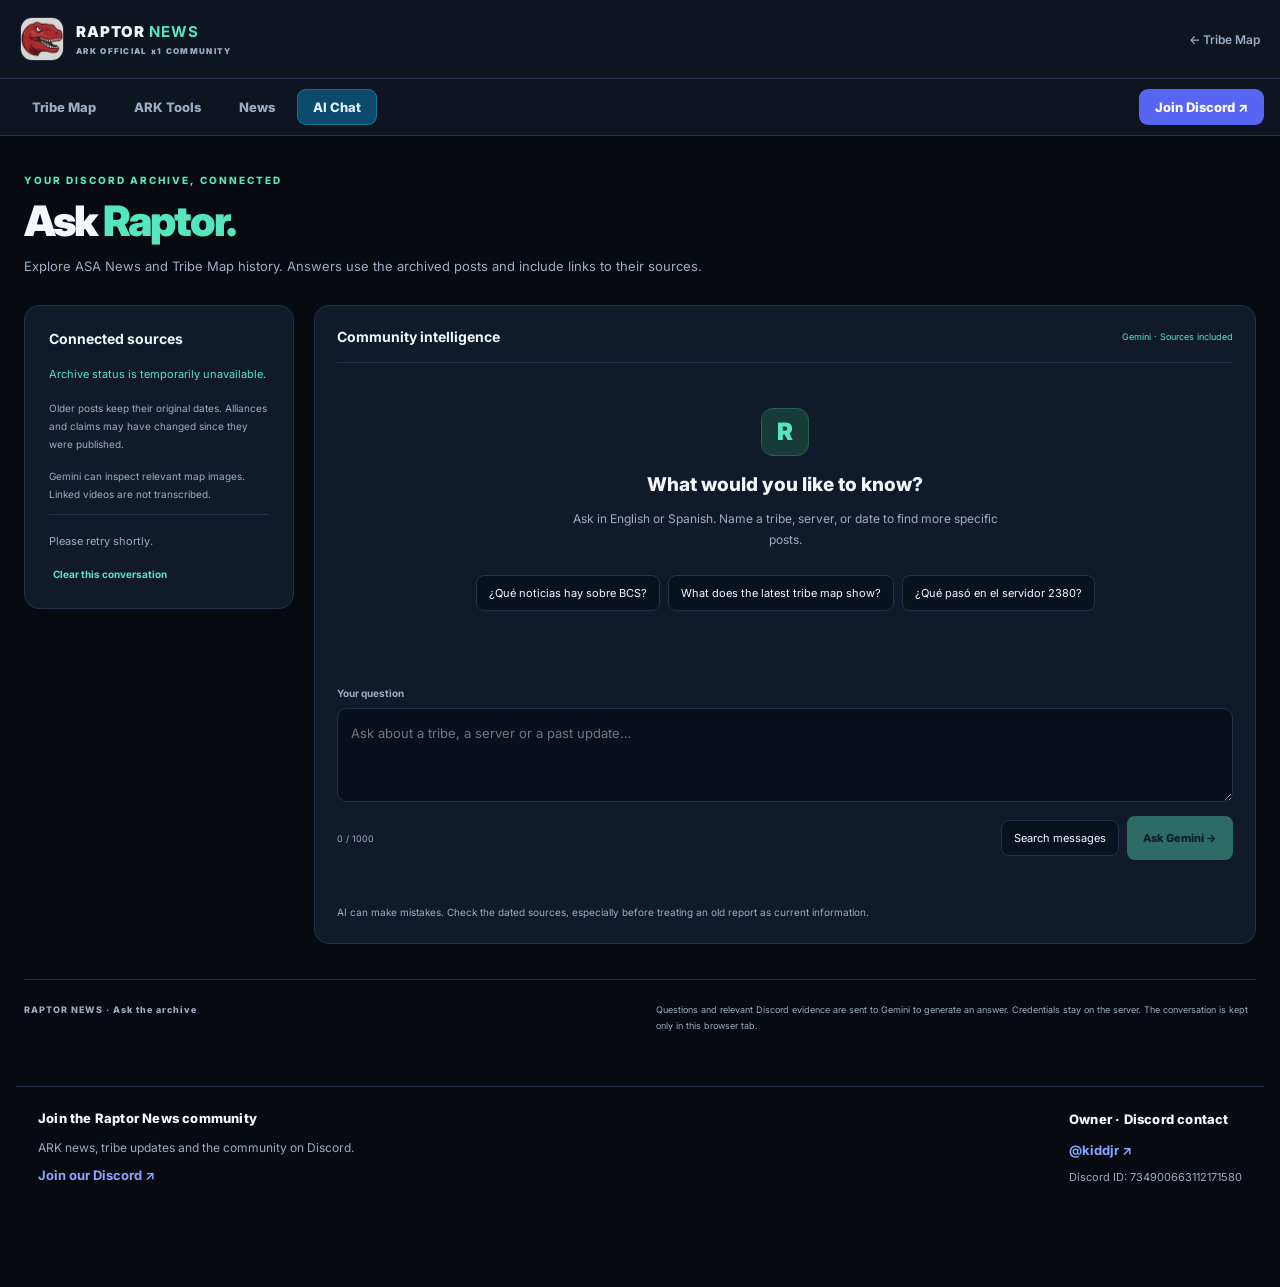
==== chat.html @ 337f989f "Add verified Discord community invite and kiddjr owner contact across the site" ====
<!DOCTYPE html>
<html lang="en"><head><meta charset="UTF-8" /><meta name="viewport" content="width=device-width,initial-scale=1" /><meta name="description" content="Ask questions about the ASA News and Tribe Map Discord history, with dated message sources." /><title>AI Chat · Raptor News</title><link rel="stylesheet" href="site-tabs.css?v=20261118-1" /><link rel="stylesheet" href="ark-tools.css?v=20261117-3" /><link rel="stylesheet" href="chat.css?v=20261118-2" /><link rel="icon" href="favicon.ico?v=20261117" sizes="any" /><link rel="icon" href="favicon-32.png?v=20261117" type="image/png" sizes="32x32" /><link rel="apple-touch-icon" href="apple-touch-icon.png?v=20261117" /><script src="chat.js?v=20261118-3" defer></script><link rel="stylesheet" href="community.css?v=20261118-1" /></head>
<body><a class="skip-link" href="#chat-main">Skip to chat</a><header class="tools-header"><a class="brand" href="./"><img src="logo.jpg" alt="" width="44" height="44" /><span>RAPTOR <strong>NEWS</strong><small>ARK OFFICIAL x1 COMMUNITY</small></span></a><a class="back-link" href="./">← Tribe Map</a></header><nav class="site-tabs" aria-label="Main navigation"><a href="./">Tribe Map</a><a href="tools.html">ARK Tools</a><a href="news.html">News</a><a href="chat.html" aria-current="page">AI Chat</a><a class="discord-join" href="https://discord.gg/raptornews" target="_blank" rel="noopener noreferrer">Join Discord ↗</a></nav>
<main id="chat-main"><section class="chat-intro"><p class="eyebrow">YOUR DISCORD ARCHIVE, CONNECTED</p><h1>Ask <span>Raptor.</span></h1><p>Explore ASA News and Tribe Map history. Answers use the archived posts and include links to their sources.</p></section>
<div class="chat-layout"><aside class="card archive-sidebar"><h2>Connected sources</h2><div id="archive-sources"></div><p id="archive-progress" role="status" aria-live="polite">Checking archive…</p><p class="hint">Older posts keep their original dates. Alliances and claims may have changed since they were published.</p><p class="hint">Gemini can inspect relevant map images. Linked videos are not transcribed.</p><p id="provider-status" class="provider-status">Connecting to Gemini…</p><button id="clear-chat" class="text-button" type="button">Clear this conversation</button></aside>
<section class="card chat-workspace" aria-label="Ask the archive"><div class="chat-toolbar"><h2>Community intelligence</h2><span>Gemini · Sources included</span></div><div id="chat-messages" class="chat-messages" role="log" aria-live="polite" aria-relevant="additions"><div class="chat-welcome"><span class="welcome-symbol" aria-hidden="true">R</span><h3>What would you like to know?</h3><p>Ask in English or Spanish. Name a tribe, server, or date to find more specific posts.</p><div class="suggested-questions"><button type="button">¿Qué noticias hay sobre BCS?</button><button type="button">What does the latest tribe map show?</button><button type="button">¿Qué pasó en el servidor 2380?</button></div></div></div>
<form id="chat-form"><label class="chat-question-label" for="chat-question">Your question</label><textarea id="chat-question" rows="3" minlength="2" maxlength="1000" placeholder="Ask about a tribe, a server or a past update…" required></textarea><div class="chat-actions"><span id="question-count">0 / 1000</span><button id="search-archive" type="button">Search messages</button><button id="ask-ai" class="primary" type="submit" disabled>Ask Gemini →</button></div></form><p id="chat-notice" class="chat-notice" role="status" aria-live="polite"></p><p class="hint">AI can make mistakes. Check the dated sources, especially before treating an old report as current information.</p></section></div><footer><span>RAPTOR NEWS · Ask the archive</span><p>Questions and relevant Discord evidence are sent to Gemini to generate an answer. Credentials stay on the server. The conversation is kept only in this browser tab.</p></footer></main><footer class="community-contact" aria-label="Discord community and owner contact">
  <section class="community-invite"><h2>Join the Raptor News community</h2><p>ARK news, tribe updates and the community on Discord.</p><a href="https://discord.gg/raptornews" target="_blank" rel="noopener noreferrer">Join our Discord ↗</a></section>
  <section class="owner-contact"><h2>Owner · Discord contact</h2><a href="https://discord.com/users/734900663112171580" target="_blank" rel="noopener noreferrer">@kiddjr ↗</a><p class="owner-id">Discord ID: 734900663112171580</p></section>
</footer>
</body></html>
---- site-tabs.css ----
.site-tabs{display:flex;gap:6px;padding:10px max(16px,calc((100% - 1300px)/2));background:var(--bg-panel,#0e1420);border-bottom:1px solid var(--border-ui,#22304a);font-family:Inter,system-ui,sans-serif}.site-tabs a{display:inline-flex;align-items:center;gap:9px;text-decoration:none;color:var(--text-muted,#94a3b8);font-size:13px;font-weight:800;padding:10px 16px;border-radius:9px;white-space:nowrap}.site-tabs a:hover{background:var(--bg-card,#151e30);color:var(--text-main,#f8fafc)}.site-tabs a[aria-current=page]{background:#0c4a6e;color:#e0f2fe;box-shadow:inset 0 0 0 1px #0e7490}.site-tabs span{font-size:8px;letter-spacing:1px;background:#34d399;color:#052e25;padding:3px 5px;border-radius:4px}.site-tabs a:focus-visible{outline:2px solid #38bdf8;outline-offset:2px}
.site-tabs{flex-wrap:wrap}
---- ark-tools.css ----
@import url('https://fonts.googleapis.com/css2?family=Inter:wght@400;500;600;700;800;900&display=swap');
:root{color-scheme:dark;--bg-app:#070a11;--bg-panel:#0e1420;--bg-card:#111a2a;--border-ui:#23314a;--text-main:#f4f7fc;--text-muted:#9cacc3;--accent:#55e6bd}*{box-sizing:border-box}body{margin:0;background:var(--bg-app);color:var(--text-main);font-family:Inter,system-ui,sans-serif}a{color:#7dd3fc}button,input,select{font:inherit}button,a,input,select{touch-action:manipulation}button{cursor:pointer}button:focus-visible,a:focus-visible,input:focus-visible,select:focus-visible{outline:2px solid #55e6bd;outline-offset:4px}[hidden]{display:none!important}.tools-header{padding:17px max(20px,calc((100% - 1300px)/2));display:flex;align-items:center;justify-content:space-between;gap:20px;background:var(--bg-panel);border-bottom:1px solid var(--border-ui)}.brand{display:flex;gap:12px;align-items:center;text-decoration:none;color:var(--text-main);font-size:15px;font-weight:900;letter-spacing:1px}.brand img{border-radius:12px;object-fit:cover;border:1px solid var(--border-ui)}.brand strong{color:var(--accent)}.brand small{display:block;font-size:8px;color:var(--text-muted);letter-spacing:1.3px;margin-top:5px}.back-link{font-size:12px;font-weight:600;text-decoration:none;color:var(--text-muted)}main{max-width:1300px;margin:auto;padding:0 24px}.tools-intro{display:flex;align-items:center;justify-content:space-between;gap:32px;padding:52px 0 38px;background:radial-gradient(ellipse at 78% 20%,#0e33344d,transparent 60%)}.eyebrow{font-size:10px;letter-spacing:2px;font-weight:800;color:var(--accent);margin:0 0 12px}h1{font-size:clamp(32px,5vw,54px);font-weight:900;letter-spacing:-2px;line-height:1.08;margin:0 0 18px}h1 span{color:var(--accent)}.tools-intro p:last-child{font-size:14px;max-width:520px;color:var(--text-muted);line-height:1.7;margin:0}.intro-stamp{border:1px solid #244c4d;border-radius:16px;padding:24px;min-width:240px;transform:rotate(2deg);background:linear-gradient(150deg,#123333aa,#0a1324)}.intro-stamp span{display:block;font-size:42px;font-weight:900;color:#55e6bd33;letter-spacing:8px}.intro-stamp strong{display:block;font-size:15px;margin:10px 0}.intro-stamp small{color:var(--text-muted);font-size:11px;line-height:1.8}.tools-subnav{display:flex;border-bottom:1px solid var(--border-ui);gap:18px;margin-bottom:32px;overflow:auto}.tools-subnav button{display:flex;gap:10px;align-items:center;padding:17px 6px;background:transparent;border:0;border-bottom:3px solid transparent;color:#667894;font-size:10px;white-space:nowrap}.tools-subnav button span{font-size:13px;font-weight:700;color:var(--text-muted)}.tools-subnav button[aria-selected=true]{color:var(--accent);border-color:var(--accent)}.tools-subnav button[aria-selected=true] span{color:var(--text-main)}.section-heading{display:flex;align-items:center;justify-content:space-between;gap:20px;margin-bottom:24px}.section-heading h2{font-size:25px;letter-spacing:-.7px;margin:0 0 10px}.section-heading p:last-child{color:var(--text-muted);font-size:12px;line-height:1.7;margin:0}.small-chip{border:1px solid var(--border-ui);border-radius:30px;padding:7px 12px;font-size:10px;font-weight:700;color:var(--text-muted);white-space:nowrap}.planner-layout{display:grid;grid-template-columns:.85fr 1.25fr;gap:20px;align-items:start}.card{border:1px solid var(--border-ui);border-radius:15px;padding:24px;background:var(--bg-card)}.card h3{font-size:15px;margin:0 0 22px;font-weight:800}.queue-form{display:grid;grid-template-columns:1fr 90px;gap:12px}label{display:flex;flex-direction:column;gap:8px;font-size:10px;font-weight:700;color:var(--text-muted)}input,select{background:#090f1d;border:1px solid #293751;border-radius:8px;padding:11px 10px;color:var(--text-main);min-height:42px;min-width:0;font-size:12px;width:100%}.primary{grid-column:1/-1;border:0;border-radius:8px;padding:12px 18px;background:var(--accent);color:#04281e;font-size:12px;font-weight:800;min-height:44px}.primary:hover{background:#82f3d1}.queue-list{margin:20px 0}.queue-row{display:grid;grid-template-columns:1fr auto auto;align-items:center;gap:14px;padding:14px 0;border-bottom:1px solid var(--border-ui);font-size:12px}.queue-row strong{color:var(--accent);font-size:16px}.queue-row button{border:0;background:transparent;color:var(--text-muted);min-width:32px;min-height:32px;font-size:18px}.hint{font-size:10px;color:var(--text-muted);line-height:1.8;margin:14px 0 0}.results-heading{display:flex;justify-content:space-between;gap:16px;align-items:start}.text-button{font-size:10px;font-weight:700;border:0;background:transparent;color:var(--accent);padding:4px}.mode-controls{display:flex;gap:12px;flex-wrap:wrap}.mode-controls label{flex:1;min-width:170px}.table-scroll{overflow:auto;margin:15px -3px 0}table{border-collapse:collapse;width:100%;font-size:11px}th{font-size:9px;text-transform:uppercase;letter-spacing:.8px;text-align:right;color:var(--text-muted);padding:10px 6px;border-bottom:1px solid var(--border-ui)}td{padding:11px 6px;border-bottom:1px solid #1c2940;text-align:right}td:first-child,th:first-child{text-align:left}td strong{color:var(--accent)}td input{max-width:90px;padding:6px;min-height:34px;text-align:right;font-size:11px}.source-links{display:flex;flex-wrap:wrap;gap:9px;margin-top:17px}.source-links a,.source-link{font-size:10px;color:#7dd3fc;line-height:1.6}.source-links a{text-decoration:none;border:1px solid var(--border-ui);padding:5px 8px;border-radius:5px}.kibble-layout{display:grid;grid-template-columns:.7fr 1.3fr;gap:20px}.kibble-tiers{display:grid;grid-template-columns:1fr 1fr;gap:9px}.kibble-tiers button{background:#09101d;border:1px solid var(--border-ui);border-radius:9px;color:var(--text-muted);padding:14px 9px;font-size:11px;display:flex;align-items:center;gap:8px;text-align:left}.tier-dot{width:9px;height:9px;border-radius:50%;background:var(--tier);flex-shrink:0}.kibble-tiers button[aria-pressed=true]{border-color:var(--tier);color:var(--text-main);background:#17243a}.batch-label{margin-top:20px}.ingredient-grid{display:grid;grid-template-columns:repeat(3,1fr);gap:10px}.ingredient{background:#0a1220;border:1px solid var(--border-ui);border-radius:9px;padding:16px}.ingredient strong{display:block;font-size:23px;letter-spacing:-1px;color:var(--accent)}.ingredient span{font-size:10px;display:block;margin-top:8px;color:var(--text-muted);line-height:1.5}.creature-toolbar{display:flex;align-items:end;gap:16px;margin-bottom:20px;flex-wrap:wrap}.creature-toolbar label:first-child{flex:1;min-width:200px}.creature-toolbar label:nth-child(2){min-width:160px}.creature-toolbar p{color:var(--text-muted);font-size:10px;min-width:100px}.creature-grid{display:grid;grid-template-columns:repeat(4,1fr);gap:13px}.creature-card{padding:20px;border:1px solid var(--border-ui);background:var(--bg-card);border-radius:12px}.creature-card h3{font-size:14px;margin:0 0 14px}.creature-tier{font-size:10px;color:var(--tier);margin:0 0 18px;display:flex;align-items:center;gap:6px}.creature-card .source-link{display:block;margin-top:10px}.creature-card button{border:1px solid var(--border-ui);border-radius:6px;background:transparent;color:var(--text-main);font-size:10px;padding:8px 10px;min-height:36px}.breeding-guide{display:grid;grid-template-columns:.75fr 1.25fr;gap:35px;margin-top:26px}.breeding-guide h3{margin-bottom:12px;font-size:21px}.breeding-guide p{font-size:12px;line-height:1.8;color:var(--text-muted)}.breeding-guide ol{padding-left:20px;margin:0;display:grid;gap:16px}.breeding-guide li{font-size:11px;line-height:1.8;color:var(--text-muted);padding-left:6px}.breeding-guide li strong{color:var(--text-main)}.tools-message{min-height:24px;font-size:12px;color:var(--accent);margin:24px 0}footer{border-top:1px solid var(--border-ui);padding:22px 0 30px;display:flex;justify-content:space-between;gap:30px;align-items:start;color:var(--text-muted);font-size:9px;line-height:1.8}footer>span{white-space:nowrap;font-weight:800;letter-spacing:1px}footer p{max-width:600px;margin:0}.skip-link{position:absolute;left:16px;top:-60px;padding:12px;background:#153b38;color:white;z-index:10}.skip-link:focus{top:8px}
@media(max-width:1000px){.planner-layout{grid-template-columns:1fr 1.1fr}.creature-grid{grid-template-columns:repeat(3,1fr)}.card{padding:18px}.ingredient-grid{grid-template-columns:repeat(2,1fr)}}@media(max-width:720px){main{padding:0 16px}.tools-intro{padding:35px 0 25px}.intro-stamp{display:none}.tools-header{padding:14px 16px}.tools-subnav{gap:12px}.tools-subnav button{gap:6px}.tools-subnav button span{font-size:11px}.planner-layout,.kibble-layout,.breeding-guide{grid-template-columns:1fr}.section-heading{align-items:start}.section-heading .small-chip{display:none}.creature-grid{grid-template-columns:repeat(2,1fr)}.ingredient-grid{grid-template-columns:repeat(3,1fr)}footer{flex-direction:column;gap:8px}.brand{font-size:13px}.brand small{font-size:7px}}@media(max-width:390px){.creature-grid{grid-template-columns:1fr}.ingredient-grid{grid-template-columns:repeat(2,1fr)}.tools-subnav{gap:6px}.tools-subnav button{font-size:9px}.tools-subnav button span{font-size:10px}}@media(prefers-reduced-motion:reduce){*{scroll-behavior:auto!important}}
.catalogue-filters{display:grid;grid-template-columns:1.2fr 1fr;gap:12px}.catalogue-filters+.hint{margin:8px 0 16px}.selected-recipe{margin-top:14px;padding:12px;background:#0a1220;border:1px solid var(--border-ui);border-radius:8px;font-size:10px;color:var(--text-muted);line-height:1.8}.selected-recipe strong{color:var(--text-main);font-size:11px}.selected-recipe p{margin:5px 0 0;overflow-wrap:anywhere}.primary:disabled{opacity:.4;cursor:not-allowed}.queue-row>span{overflow-wrap:anywhere}.table-scroll th:last-child,.table-scroll td:last-child{width:30%;font-variant-numeric:tabular-nums}
@media(max-width:720px){.catalogue-filters{grid-template-columns:1fr}.queue-form{grid-template-columns:minmax(0,1fr) 80px}}
.item-picture{width:48px;height:48px;flex-shrink:0;display:inline-flex;align-items:center;justify-content:center;background:#08101d;border:1px solid var(--border-ui);border-radius:8px;overflow:hidden}.item-picture img{width:100%;height:100%;object-fit:contain;padding:4px}.item-picture.large{width:80px;height:80px}.item-picture.small{width:32px;height:32px;border-radius:6px}.item-image-missing{font-size:8px;line-height:1.25;text-align:center;color:#8291a8;padding:4px}.item-picture.small .item-image-missing{font-size:6px}.selected-recipe{display:flex;align-items:center;gap:14px}.selected-recipe>div{min-width:0}.queue-item{display:flex;align-items:center;gap:9px;min-width:0}.queue-item>span:last-child{overflow-wrap:anywhere}.item-results{display:grid;grid-template-columns:1fr 1fr;gap:8px;max-height:290px;overflow-y:auto;margin:12px 0}.item-result{display:flex;align-items:center;gap:8px;padding:8px;background:#0a1220;border:1px solid var(--border-ui);border-radius:8px;text-align:left;color:var(--text-main);min-width:0}.item-result[aria-pressed=true]{border-color:var(--accent);background:#102b2d}.item-result-name{display:block;min-width:0}.item-result-name strong{font-size:10px;line-height:1.45;display:block;overflow-wrap:anywhere}.item-result-name small{font-size:8px;color:var(--text-muted);display:block;margin-top:4px}.more-items{margin-bottom:16px}.item-results+.more-items[hidden]{display:none}@media(max-width:1000px){.item-results{grid-template-columns:1fr}}@media(max-width:720px){.item-results{grid-template-columns:1fr 1fr}.item-picture{width:38px;height:38px}.item-picture.large{width:64px;height:64px}}@media(max-width:390px){.item-results{grid-template-columns:1fr}}
---- chat.css ----
.site-tabs{overflow-x:auto}.site-tabs a{flex-shrink:0}.chat-intro{padding:38px 0 26px}.chat-intro h1{font-size:42px;margin:0 0 12px}.chat-intro>p:last-child{font-size:13px;line-height:1.8;color:var(--text-muted);margin:0;max-width:680px}.chat-layout{display:grid;grid-template-columns:270px minmax(0,1fr);gap:20px;margin-bottom:35px;align-items:start}.archive-sidebar h2,.chat-toolbar h2{font-size:14px;margin:0 0 18px}.source-status{border:1px solid var(--border-ui);border-radius:9px;padding:13px;margin-bottom:10px;font-size:11px}.source-status a{font-weight:800;color:var(--text-main);text-decoration:none}.source-status small{display:block;color:var(--text-muted);font-size:10px;margin-top:7px;line-height:1.7}#archive-progress{font-size:11px;line-height:1.8;color:var(--accent)}.provider-status{font-size:11px;border-top:1px solid var(--border-ui);padding-top:17px;line-height:1.8;color:var(--text-muted)}.chat-workspace{padding:22px}.chat-toolbar{display:flex;align-items:center;justify-content:space-between;gap:16px;border-bottom:1px solid var(--border-ui);padding-bottom:17px}.chat-toolbar h2{margin:0}.chat-toolbar>span{font-size:9px;color:var(--accent)}.chat-messages{min-height:320px;max-height:640px;overflow:auto;padding:20px 2px;scroll-behavior:smooth}.chat-welcome{text-align:center;padding:25px 14px}.welcome-symbol{display:inline-flex;align-items:center;justify-content:center;font-size:24px;font-weight:900;background:#173b37;color:var(--accent);border:1px solid #285f56;border-radius:12px;width:48px;height:48px}.chat-welcome h3{font-size:19px;margin:17px 0 12px}.chat-welcome p{font-size:12px;color:var(--text-muted);line-height:1.8;max-width:450px;margin:0 auto}.suggested-questions{display:flex;gap:8px;flex-wrap:wrap;justify-content:center;margin-top:24px}.suggested-questions button,.chat-actions>button:not(.primary){border:1px solid var(--border-ui);background:#0a1220;color:var(--text-main);font-size:11px;padding:10px 12px;border-radius:8px}.chat-question-label{display:block;margin:4px 0 9px}#chat-question{resize:vertical;min-height:90px;max-height:230px;width:100%;font:inherit;font-size:13px;line-height:1.7;color:var(--text-main);border:1px solid var(--border-ui);border-radius:10px;background:#090f1d;padding:13px}.chat-actions{display:flex;align-items:center;gap:8px;margin-top:10px}.chat-actions>span{font-size:9px;color:var(--text-muted);margin-right:auto}.chat-actions .primary{width:auto;font-size:11px;padding:10px 16px}.chat-actions button:disabled{opacity:.4;cursor:not-allowed}.chat-notice{font-size:11px;line-height:1.7;color:#f4cc78;min-height:16px;margin:13px 0 0}.chat-message{margin:0 0 20px;padding:15px 17px;background:#0b1525;border-radius:11px;border:1px solid var(--border-ui)}.chat-message.user{margin-left:55px;background:#10302e;border-color:#22524c}.chat-message>h3{font-size:9px;font-weight:800;letter-spacing:1px;color:var(--accent);margin:0 0 10px;text-transform:uppercase}.chat-message.user>h3{color:#b5ddd1}.answer-text{font-size:12px;line-height:1.9;white-space:pre-wrap;overflow-wrap:anywhere;margin:0}.citation-marker{font-weight:800;color:#7dd3fc;text-decoration:none}.chat-citations{display:grid;gap:8px;margin-top:15px;border-top:1px solid var(--border-ui);padding-top:13px}.chat-source{padding:10px 12px;border-radius:7px;border:1px solid var(--border-ui);background:#07101d;font-size:10px}.chat-source>a{font-weight:800;text-decoration:none;display:inline-block}.chat-source>time{display:block;margin-top:5px;color:var(--text-muted)}.chat-source>p{font-size:10px;line-height:1.8;white-space:pre-wrap;overflow-wrap:anywhere;color:var(--text-muted);margin:8px 0 0}.archive-result{margin:10px 0 0}.chat-loading{font-size:12px;color:var(--text-muted);padding:15px}.chat-workspace .hint{font-size:10px}
@media(max-width:800px){.chat-layout{grid-template-columns:1fr}.archive-sidebar{padding:16px}.archive-sidebar h2{margin-bottom:12px}#archive-sources{display:grid;grid-template-columns:1fr 1fr;gap:10px}.source-status{margin-bottom:0}.archive-sidebar .hint{display:none}.provider-status{padding-top:10px;margin:8px 0;font-size:10px}.chat-intro{padding:28px 0 20px}.chat-intro h1{font-size:34px}.chat-workspace{padding:15px}.chat-toolbar>span{font-size:8px}.chat-toolbar h2{font-size:12px}.chat-welcome{padding:20px 5px}.chat-message.user{margin-left:20px}.chat-actions .primary,.chat-actions>button:not(.primary){font-size:10px;padding:9px}.chat-actions>span{font-size:8px}.chat-messages{max-height:550px;min-height:250px}}
body.chat-embedded{height:100dvh;min-height:0;margin:0;overflow:hidden;background:#0b1320}
.chat-embedded .site-header,.chat-embedded .site-tabs,.chat-embedded .chat-intro,.chat-embedded .archive-sidebar,.chat-embedded footer,.chat-embedded .chat-toolbar,.chat-embedded .chat-workspace>.hint{display:none}
.chat-embedded #chat-main{height:100%;width:100%;max-width:none;margin:0;padding:0;display:flex;flex-direction:column}
.chat-embedded .chat-layout{display:flex;flex:1;min-height:0;margin:0;gap:0}
.chat-embedded .chat-workspace{display:flex;flex:1;flex-direction:column;min-height:0;height:100%;padding:12px 14px;border:0;border-radius:0;background:#0b1320}
.chat-embedded .chat-messages{flex:1;min-height:0;max-height:none;padding:8px 0 14px;scroll-behavior:auto}
.chat-embedded .chat-welcome{padding:14px 3px}.chat-embedded .welcome-symbol{display:none}.chat-embedded .chat-welcome h3{font-size:17px;margin:5px 0 12px}.chat-embedded .suggested-questions{margin-top:16px;gap:7px}.chat-embedded .suggested-questions button{font-size:10px}
.chat-embedded #chat-form{flex-shrink:0}.chat-embedded #chat-question{height:70px;min-height:70px;resize:none;font-size:12px;padding:10px}.chat-embedded .chat-actions{margin-top:8px;gap:6px}.chat-embedded .chat-question-label{font-size:10px}.chat-embedded .chat-notice{font-size:11px;margin:8px 0 0}.chat-embedded .chat-notice:empty{display:none}
.chat-embedded .chat-message{padding:12px;max-width:100%;margin-bottom:12px}.chat-embedded .chat-message h3{font-size:9px}.chat-embedded .answer-text{font-size:12px;line-height:1.7}.chat-embedded .chat-source{padding:10px}.chat-embedded .chat-source p{font-size:10px}
.chat-embedded .tools-header,.chat-embedded .skip-link{display:none}
---- community.css ----
.site-tabs a.discord-join{margin-left:auto;background:#5865f2;color:#fff;gap:7px}.site-tabs a.discord-join:hover{background:#4752c4;color:#fff}
footer.community-contact{display:flex;align-items:center;justify-content:space-between;flex-wrap:wrap;gap:20px;width:calc(100% - 32px);max-width:1500px;margin:22px auto 0;padding:20px 22px 100px;border-top:1px solid var(--border-ui,#22304a);font-family:Inter,system-ui,sans-serif;color:var(--text-main,#f8fafc)}
.community-contact .community-invite,.community-contact .owner-contact{display:flex;flex-direction:column;gap:7px}.community-contact h2{font-size:13px;font-weight:800;margin:0;letter-spacing:.2px}.community-contact p{margin:0;font-size:12px;line-height:1.6;color:var(--text-muted,#94a3b8)}.community-contact a{color:#8ca3ff;text-decoration:none;font-size:13px;font-weight:700}.community-contact a:hover{text-decoration:underline}.community-contact a:focus-visible{outline:2px solid #55e1c2;outline-offset:4px}.owner-contact .owner-id{font-size:11px;overflow-wrap:anywhere;color:var(--text-muted,#94a3b8)}
@media(max-width:600px){.site-tabs a.discord-join{margin-left:0}footer.community-contact{align-items:start;gap:24px;padding:18px 4px 100px}.community-contact .community-invite,.community-contact .owner-contact{width:100%}}
.chat-embedded footer.community-contact{display:none}
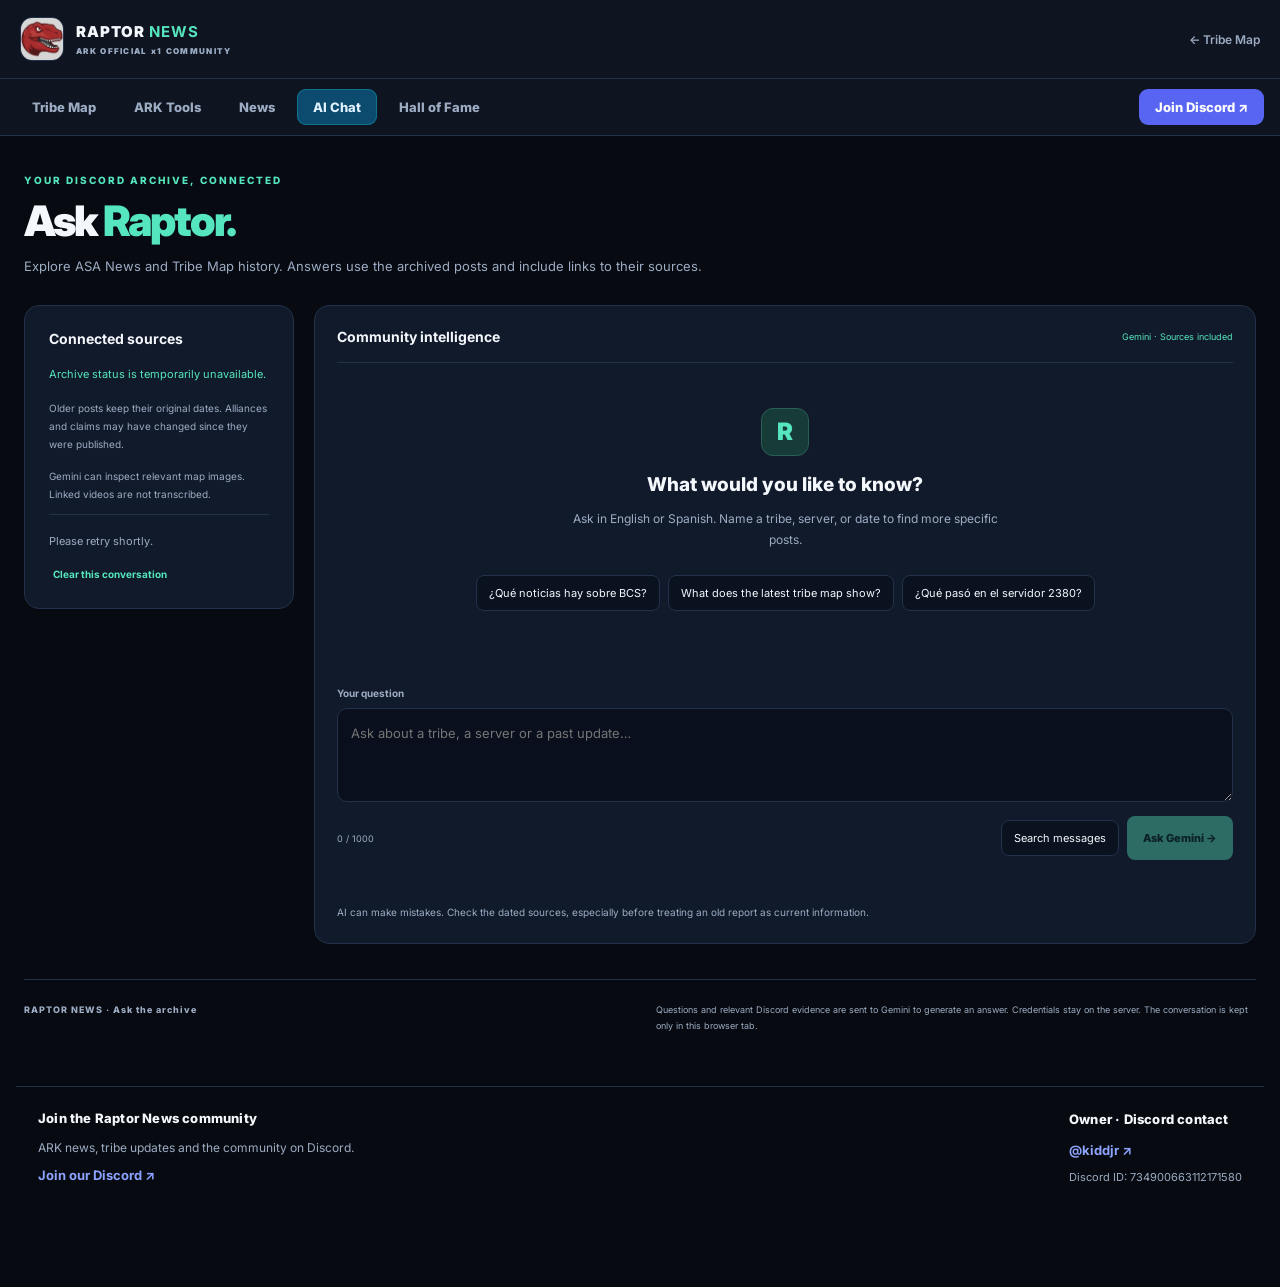
==== commit 029f486f: "Add cinematic Hall of Fame credits for every Raptor News member" ====
--- a/chat.html
+++ b/chat.html
@@ -1,6 +1,6 @@
 <!DOCTYPE html>
-<html lang="en"><head><meta charset="UTF-8" /><meta name="viewport" content="width=device-width,initial-scale=1" /><meta name="description" content="Ask questions about the ASA News and Tribe Map Discord history, with dated message sources." /><title>AI Chat · Raptor News</title><link rel="stylesheet" href="site-tabs.css?v=20261118-1" /><link rel="stylesheet" href="ark-tools.css?v=20261117-3" /><link rel="stylesheet" href="chat.css?v=20261118-2" /><link rel="icon" href="favicon.ico?v=20261117" sizes="any" /><link rel="icon" href="favicon-32.png?v=20261117" type="image/png" sizes="32x32" /><link rel="apple-touch-icon" href="apple-touch-icon.png?v=20261117" /><script src="chat.js?v=20261118-3" defer></script><link rel="stylesheet" href="community.css?v=20261118-1" /></head>
-<body><a class="skip-link" href="#chat-main">Skip to chat</a><header class="tools-header"><a class="brand" href="./"><img src="logo.jpg" alt="" width="44" height="44" /><span>RAPTOR <strong>NEWS</strong><small>ARK OFFICIAL x1 COMMUNITY</small></span></a><a class="back-link" href="./">← Tribe Map</a></header><nav class="site-tabs" aria-label="Main navigation"><a href="./">Tribe Map</a><a href="tools.html">ARK Tools</a><a href="news.html">News</a><a href="chat.html" aria-current="page">AI Chat</a><a class="discord-join" href="https://discord.gg/raptornews" target="_blank" rel="noopener noreferrer">Join Discord ↗</a></nav>
+<html lang="en"><head><meta charset="UTF-8" /><meta name="viewport" content="width=device-width,initial-scale=1" /><meta name="description" content="Ask questions about the ASA News and Tribe Map Discord history, with dated message sources." /><title>AI Chat · Raptor News</title><link rel="stylesheet" href="site-tabs.css?v=20261118-1" /><link rel="stylesheet" href="ark-tools.css?v=20261117-3" /><link rel="stylesheet" href="chat.css?v=20261118-2" /><link rel="icon" href="favicon.ico?v=20261117" sizes="any" /><link rel="icon" href="favicon-32.png?v=20261117" type="image/png" sizes="32x32" /><link rel="apple-touch-icon" href="apple-touch-icon.png?v=20261117" /><script src="chat.js?v=20261118-3" defer></script><link rel="stylesheet" href="community.css?v=20261118-1" /><script src="site-analytics.js?v=20261123-1" defer></script></head>
+<body><a class="skip-link" href="#chat-main">Skip to chat</a><header class="tools-header"><a class="brand" href="./"><img src="logo.jpg" alt="" width="44" height="44" /><span>RAPTOR <strong>NEWS</strong><small>ARK OFFICIAL x1 COMMUNITY</small></span></a><a class="back-link" href="./">← Tribe Map</a></header><nav class="site-tabs" aria-label="Main navigation"><a href="./">Tribe Map</a><a href="tools.html">ARK Tools</a><a href="news.html">News</a><a href="chat.html" aria-current="page">AI Chat</a><a href="hall-of-fame.html">Hall of Fame</a><a class="discord-join" href="https://discord.gg/raptornews" target="_blank" rel="noopener noreferrer">Join Discord ↗</a></nav>
 <main id="chat-main"><section class="chat-intro"><p class="eyebrow">YOUR DISCORD ARCHIVE, CONNECTED</p><h1>Ask <span>Raptor.</span></h1><p>Explore ASA News and Tribe Map history. Answers use the archived posts and include links to their sources.</p></section>
 <div class="chat-layout"><aside class="card archive-sidebar"><h2>Connected sources</h2><div id="archive-sources"></div><p id="archive-progress" role="status" aria-live="polite">Checking archive…</p><p class="hint">Older posts keep their original dates. Alliances and claims may have changed since they were published.</p><p class="hint">Gemini can inspect relevant map images. Linked videos are not transcribed.</p><p id="provider-status" class="provider-status">Connecting to Gemini…</p><button id="clear-chat" class="text-button" type="button">Clear this conversation</button></aside>
 <section class="card chat-workspace" aria-label="Ask the archive"><div class="chat-toolbar"><h2>Community intelligence</h2><span>Gemini · Sources included</span></div><div id="chat-messages" class="chat-messages" role="log" aria-live="polite" aria-relevant="additions"><div class="chat-welcome"><span class="welcome-symbol" aria-hidden="true">R</span><h3>What would you like to know?</h3><p>Ask in English or Spanish. Name a tribe, server, or date to find more specific posts.</p><div class="suggested-questions"><button type="button">¿Qué noticias hay sobre BCS?</button><button type="button">What does the latest tribe map show?</button><button type="button">¿Qué pasó en el servidor 2380?</button></div></div></div>
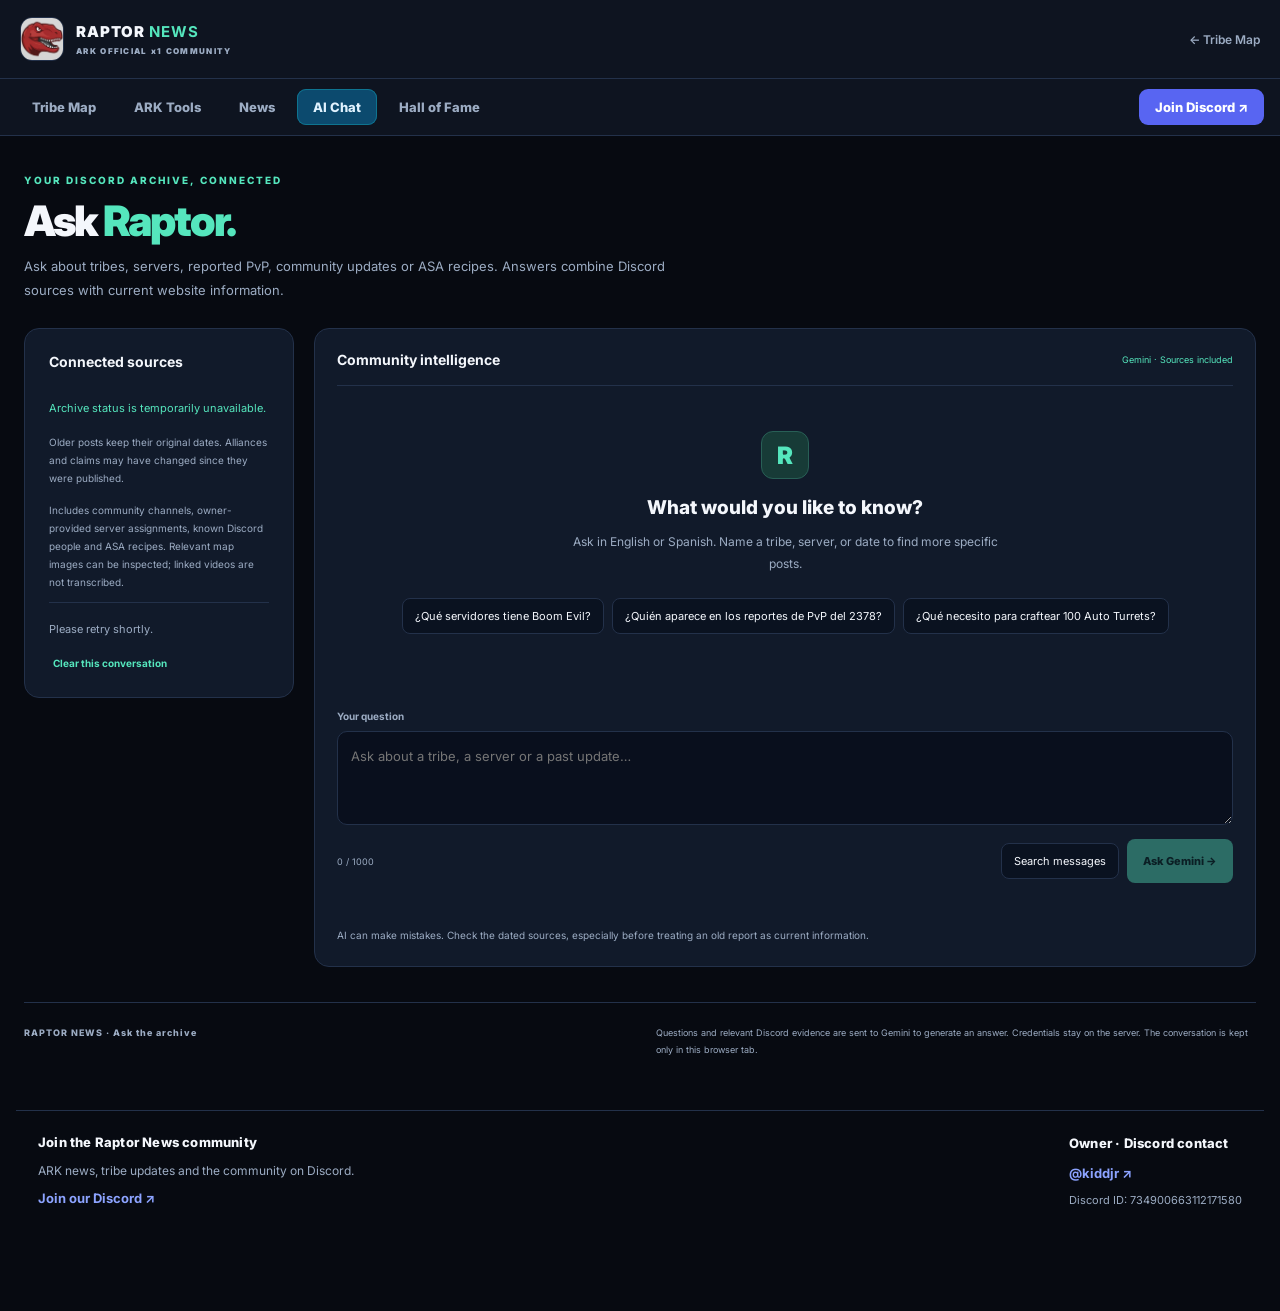
==== commit cf107eec: "Show expanded AI sources and server PvP questions with citations" ====
--- a/chat.html
+++ b/chat.html
@@ -1,9 +1,9 @@
 <!DOCTYPE html>
-<html lang="en"><head><meta charset="UTF-8" /><meta name="viewport" content="width=device-width,initial-scale=1" /><meta name="description" content="Ask questions about the ASA News and Tribe Map Discord history, with dated message sources." /><title>AI Chat · Raptor News</title><link rel="stylesheet" href="site-tabs.css?v=20261118-1" /><link rel="stylesheet" href="ark-tools.css?v=20261117-3" /><link rel="stylesheet" href="chat.css?v=20261118-2" /><link rel="icon" href="favicon.ico?v=20261117" sizes="any" /><link rel="icon" href="favicon-32.png?v=20261117" type="image/png" sizes="32x32" /><link rel="apple-touch-icon" href="apple-touch-icon.png?v=20261117" /><script src="chat.js?v=20261118-3" defer></script><link rel="stylesheet" href="community.css?v=20261118-1" /><script src="site-analytics.js?v=20261123-1" defer></script></head>
+<html lang="en"><head><meta charset="UTF-8" /><meta name="viewport" content="width=device-width,initial-scale=1" /><meta name="description" content="Ask questions about the ASA News and Tribe Map Discord history, with dated message sources." /><title>AI Chat · Raptor News</title><link rel="stylesheet" href="site-tabs.css?v=20261118-1" /><link rel="stylesheet" href="ark-tools.css?v=20261117-3" /><link rel="stylesheet" href="chat.css?v=20261124-5" /><link rel="icon" href="favicon.ico?v=20261117" sizes="any" /><link rel="icon" href="favicon-32.png?v=20261117" type="image/png" sizes="32x32" /><link rel="apple-touch-icon" href="apple-touch-icon.png?v=20261117" /><script src="chat.js?v=20261124-5" defer></script><link rel="stylesheet" href="community.css?v=20261118-1" /><script src="site-analytics.js?v=20261123-1" defer></script></head>
 <body><a class="skip-link" href="#chat-main">Skip to chat</a><header class="tools-header"><a class="brand" href="./"><img src="logo.jpg" alt="" width="44" height="44" /><span>RAPTOR <strong>NEWS</strong><small>ARK OFFICIAL x1 COMMUNITY</small></span></a><a class="back-link" href="./">← Tribe Map</a></header><nav class="site-tabs" aria-label="Main navigation"><a href="./">Tribe Map</a><a href="tools.html">ARK Tools</a><a href="news.html">News</a><a href="chat.html" aria-current="page">AI Chat</a><a href="hall-of-fame.html">Hall of Fame</a><a class="discord-join" href="https://discord.gg/raptornews" target="_blank" rel="noopener noreferrer">Join Discord ↗</a></nav>
-<main id="chat-main"><section class="chat-intro"><p class="eyebrow">YOUR DISCORD ARCHIVE, CONNECTED</p><h1>Ask <span>Raptor.</span></h1><p>Explore ASA News and Tribe Map history. Answers use the archived posts and include links to their sources.</p></section>
-<div class="chat-layout"><aside class="card archive-sidebar"><h2>Connected sources</h2><div id="archive-sources"></div><p id="archive-progress" role="status" aria-live="polite">Checking archive…</p><p class="hint">Older posts keep their original dates. Alliances and claims may have changed since they were published.</p><p class="hint">Gemini can inspect relevant map images. Linked videos are not transcribed.</p><p id="provider-status" class="provider-status">Connecting to Gemini…</p><button id="clear-chat" class="text-button" type="button">Clear this conversation</button></aside>
-<section class="card chat-workspace" aria-label="Ask the archive"><div class="chat-toolbar"><h2>Community intelligence</h2><span>Gemini · Sources included</span></div><div id="chat-messages" class="chat-messages" role="log" aria-live="polite" aria-relevant="additions"><div class="chat-welcome"><span class="welcome-symbol" aria-hidden="true">R</span><h3>What would you like to know?</h3><p>Ask in English or Spanish. Name a tribe, server, or date to find more specific posts.</p><div class="suggested-questions"><button type="button">¿Qué noticias hay sobre BCS?</button><button type="button">What does the latest tribe map show?</button><button type="button">¿Qué pasó en el servidor 2380?</button></div></div></div>
+<main id="chat-main"><section class="chat-intro"><p class="eyebrow">YOUR DISCORD ARCHIVE, CONNECTED</p><h1>Ask <span>Raptor.</span></h1><p>Ask about tribes, servers, reported PvP, community updates or ASA recipes. Answers combine Discord sources with current website information.</p></section>
+<div class="chat-layout"><aside class="card archive-sidebar"><h2>Connected sources</h2><div id="archive-sources"></div><p id="archive-progress" role="status" aria-live="polite">Checking archive…</p><p class="hint">Older posts keep their original dates. Alliances and claims may have changed since they were published.</p><p class="hint">Includes community channels, owner-provided server assignments, known Discord people and ASA recipes. Relevant map images can be inspected; linked videos are not transcribed.</p><p id="provider-status" class="provider-status">Connecting to Gemini…</p><button id="clear-chat" class="text-button" type="button">Clear this conversation</button></aside>
+<section class="card chat-workspace" aria-label="Ask the archive"><div class="chat-toolbar"><h2>Community intelligence</h2><span>Gemini · Sources included</span></div><div id="chat-messages" class="chat-messages" role="log" aria-live="polite" aria-relevant="additions"><div class="chat-welcome"><span class="welcome-symbol" aria-hidden="true">R</span><h3>What would you like to know?</h3><p>Ask in English or Spanish. Name a tribe, server, or date to find more specific posts.</p><div class="suggested-questions"><button type="button">¿Qué servidores tiene Boom Evil?</button><button type="button">¿Quién aparece en los reportes de PvP del 2378?</button><button type="button">¿Qué necesito para craftear 100 Auto Turrets?</button></div></div></div>
 <form id="chat-form"><label class="chat-question-label" for="chat-question">Your question</label><textarea id="chat-question" rows="3" minlength="2" maxlength="1000" placeholder="Ask about a tribe, a server or a past update…" required></textarea><div class="chat-actions"><span id="question-count">0 / 1000</span><button id="search-archive" type="button">Search messages</button><button id="ask-ai" class="primary" type="submit" disabled>Ask Gemini →</button></div></form><p id="chat-notice" class="chat-notice" role="status" aria-live="polite"></p><p class="hint">AI can make mistakes. Check the dated sources, especially before treating an old report as current information.</p></section></div><footer><span>RAPTOR NEWS · Ask the archive</span><p>Questions and relevant Discord evidence are sent to Gemini to generate an answer. Credentials stay on the server. The conversation is kept only in this browser tab.</p></footer></main><footer class="community-contact" aria-label="Discord community and owner contact">
   <section class="community-invite"><h2>Join the Raptor News community</h2><p>ARK news, tribe updates and the community on Discord.</p><a href="https://discord.gg/raptornews" target="_blank" rel="noopener noreferrer">Join our Discord ↗</a></section>
   <section class="owner-contact"><h2>Owner · Discord contact</h2><a href="https://discord.com/users/734900663112171580" target="_blank" rel="noopener noreferrer">@kiddjr ↗</a><p class="owner-id">Discord ID: 734900663112171580</p></section>
--- a/chat.css
+++ b/chat.css
@@ -10,3 +10,5 @@
 .chat-embedded #chat-form{flex-shrink:0}.chat-embedded #chat-question{height:70px;min-height:70px;resize:none;font-size:12px;padding:10px}.chat-embedded .chat-actions{margin-top:8px;gap:6px}.chat-embedded .chat-question-label{font-size:10px}.chat-embedded .chat-notice{font-size:11px;margin:8px 0 0}.chat-embedded .chat-notice:empty{display:none}
 .chat-embedded .chat-message{padding:12px;max-width:100%;margin-bottom:12px}.chat-embedded .chat-message h3{font-size:9px}.chat-embedded .answer-text{font-size:12px;line-height:1.7}.chat-embedded .chat-source{padding:10px}.chat-embedded .chat-source p{font-size:10px}
 .chat-embedded .tools-header,.chat-embedded .skip-link{display:none}
+
+#archive-sources{max-height:320px;overflow:auto;padding-right:8px}.chat-embedded #archive-sources{max-height:180px}
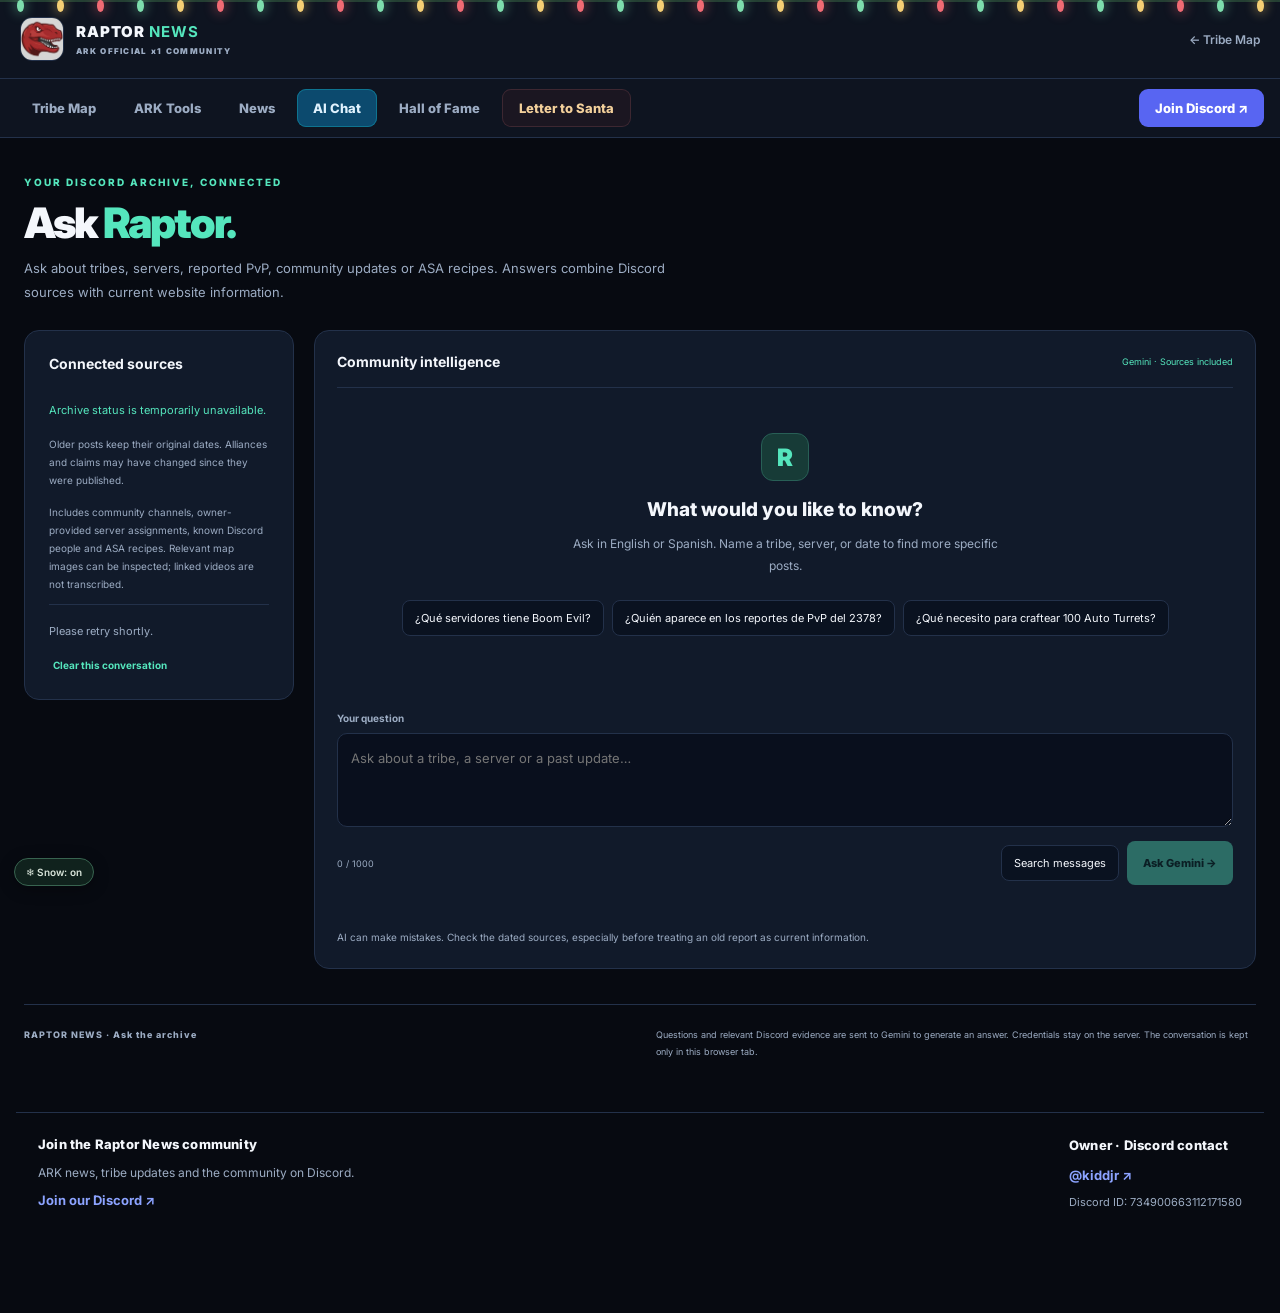
==== commit b07f4c32: "Add Raptor Santa Christmas letter page and festive site decorations" ====
--- a/chat.html
+++ b/chat.html
@@ -1,6 +1,6 @@
 <!DOCTYPE html>
-<html lang="en"><head><meta charset="UTF-8" /><meta name="viewport" content="width=device-width,initial-scale=1" /><meta name="description" content="Ask questions about the ASA News and Tribe Map Discord history, with dated message sources." /><title>AI Chat · Raptor News</title><link rel="stylesheet" href="site-tabs.css?v=20261118-1" /><link rel="stylesheet" href="ark-tools.css?v=20261117-3" /><link rel="stylesheet" href="chat.css?v=20261124-5" /><link rel="icon" href="favicon.ico?v=20261117" sizes="any" /><link rel="icon" href="favicon-32.png?v=20261117" type="image/png" sizes="32x32" /><link rel="apple-touch-icon" href="apple-touch-icon.png?v=20261117" /><script src="chat.js?v=20261124-5" defer></script><link rel="stylesheet" href="community.css?v=20261118-1" /><script src="site-analytics.js?v=20261123-1" defer></script></head>
-<body><a class="skip-link" href="#chat-main">Skip to chat</a><header class="tools-header"><a class="brand" href="./"><img src="logo.jpg" alt="" width="44" height="44" /><span>RAPTOR <strong>NEWS</strong><small>ARK OFFICIAL x1 COMMUNITY</small></span></a><a class="back-link" href="./">← Tribe Map</a></header><nav class="site-tabs" aria-label="Main navigation"><a href="./">Tribe Map</a><a href="tools.html">ARK Tools</a><a href="news.html">News</a><a href="chat.html" aria-current="page">AI Chat</a><a href="hall-of-fame.html">Hall of Fame</a><a class="discord-join" href="https://discord.gg/raptornews" target="_blank" rel="noopener noreferrer">Join Discord ↗</a></nav>
+<html lang="en"><head><meta charset="UTF-8" /><meta name="viewport" content="width=device-width,initial-scale=1" /><meta name="description" content="Ask questions about the ASA News and Tribe Map Discord history, with dated message sources." /><title>AI Chat · Raptor News</title><link rel="stylesheet" href="site-tabs.css?v=20261118-1" /><link rel="stylesheet" href="ark-tools.css?v=20261117-3" /><link rel="stylesheet" href="chat.css?v=20261124-5" /><link rel="icon" href="favicon.ico?v=20261117" sizes="any" /><link rel="icon" href="favicon-32.png?v=20261117" type="image/png" sizes="32x32" /><link rel="apple-touch-icon" href="apple-touch-icon.png?v=20261117" /><script src="chat.js?v=20261124-6" defer></script><link rel="stylesheet" href="community.css?v=20261118-1" /><script src="site-analytics.js?v=20261123-1" defer></script><link rel="stylesheet" href="holiday.css?v=20261124-1"><script src="holiday.js?v=20261124-1" defer></script></head>
+<body><a class="skip-link" href="#chat-main">Skip to chat</a><header class="tools-header"><a class="brand" href="./"><img src="logo.jpg" alt="" width="44" height="44" /><span>RAPTOR <strong>NEWS</strong><small>ARK OFFICIAL x1 COMMUNITY</small></span></a><a class="back-link" href="./">← Tribe Map</a></header><nav class="site-tabs" aria-label="Main navigation"><a href="./">Tribe Map</a><a href="tools.html">ARK Tools</a><a href="news.html">News</a><a href="chat.html" aria-current="page">AI Chat</a><a href="hall-of-fame.html">Hall of Fame</a><a class="santa-tab" href="santa.html">Letter to Santa</a><a class="discord-join" href="https://discord.gg/raptornews" target="_blank" rel="noopener noreferrer">Join Discord ↗</a></nav>
 <main id="chat-main"><section class="chat-intro"><p class="eyebrow">YOUR DISCORD ARCHIVE, CONNECTED</p><h1>Ask <span>Raptor.</span></h1><p>Ask about tribes, servers, reported PvP, community updates or ASA recipes. Answers combine Discord sources with current website information.</p></section>
 <div class="chat-layout"><aside class="card archive-sidebar"><h2>Connected sources</h2><div id="archive-sources"></div><p id="archive-progress" role="status" aria-live="polite">Checking archive…</p><p class="hint">Older posts keep their original dates. Alliances and claims may have changed since they were published.</p><p class="hint">Includes community channels, owner-provided server assignments, known Discord people and ASA recipes. Relevant map images can be inspected; linked videos are not transcribed.</p><p id="provider-status" class="provider-status">Connecting to Gemini…</p><button id="clear-chat" class="text-button" type="button">Clear this conversation</button></aside>
 <section class="card chat-workspace" aria-label="Ask the archive"><div class="chat-toolbar"><h2>Community intelligence</h2><span>Gemini · Sources included</span></div><div id="chat-messages" class="chat-messages" role="log" aria-live="polite" aria-relevant="additions"><div class="chat-welcome"><span class="welcome-symbol" aria-hidden="true">R</span><h3>What would you like to know?</h3><p>Ask in English or Spanish. Name a tribe, server, or date to find more specific posts.</p><div class="suggested-questions"><button type="button">¿Qué servidores tiene Boom Evil?</button><button type="button">¿Quién aparece en los reportes de PvP del 2378?</button><button type="button">¿Qué necesito para craftear 100 Auto Turrets?</button></div></div></div>
--- a/holiday.css
+++ b/holiday.css
@@ -0,0 +1 @@
+.holiday-decor{pointer-events:none;position:fixed;inset:0;z-index:80;overflow:hidden}.holiday-lights{position:absolute;inset:0 0 auto;display:flex;justify-content:space-around;border-top:2px solid #243f33;height:26px}.holiday-lights i{display:block;position:relative;top:-2px;width:7px;height:12px;border-radius:45% 45% 50% 50%;background:#f4ce74;box-shadow:0 0 11px 2px #f4ce7466;animation:holiday-glow 3s ease-in-out infinite alternate;animation-delay:calc(var(--i)*-.21s)}.holiday-lights i:nth-child(3n){background:#f06a73;box-shadow:0 0 12px 2px #f06a7366}.holiday-lights i:nth-child(3n + 1){background:#7dddac;box-shadow:0 0 12px 2px #7dddac66}.holiday-snow i{position:absolute;top:-10px;left:var(--x);width:var(--s);height:var(--s);border-radius:50%;background:#f3fbff;opacity:.55;animation:holiday-fall var(--duration) linear infinite;animation-delay:var(--delay)}.holiday-toggle{position:fixed;bottom:14px;left:14px;z-index:85;background:#12251fee;color:#d9e5db;border:1px solid #386450;border-radius:20px;padding:7px 11px;font:600 10px Inter,system-ui,sans-serif;cursor:pointer;box-shadow:0 3px 16px #0005}.holiday-toggle:focus-visible{outline:2px solid #f2d494;outline-offset:3px}.holiday-still .holiday-snow{display:none}.holiday-still .holiday-lights i{animation:none}.site-tabs a.santa-tab{color:#f3d09b;background:#4a20283d;border:1px solid #81485255}.site-tabs a.santa-tab:hover,.site-tabs a.santa-tab[aria-current=page]{background:#663039;color:#fff0d5;box-shadow:inset 0 0 0 1px #b57766}@keyframes holiday-fall{from{transform:translate3d(0,-12px,0)}to{transform:translate3d(36px,102vh,0)}}@keyframes holiday-glow{from{opacity:.4}to{opacity:1}}@media(prefers-reduced-motion:reduce){.holiday-snow{display:none}.holiday-lights i{animation:none}}@media print{.holiday-decor,.holiday-toggle{display:none}}
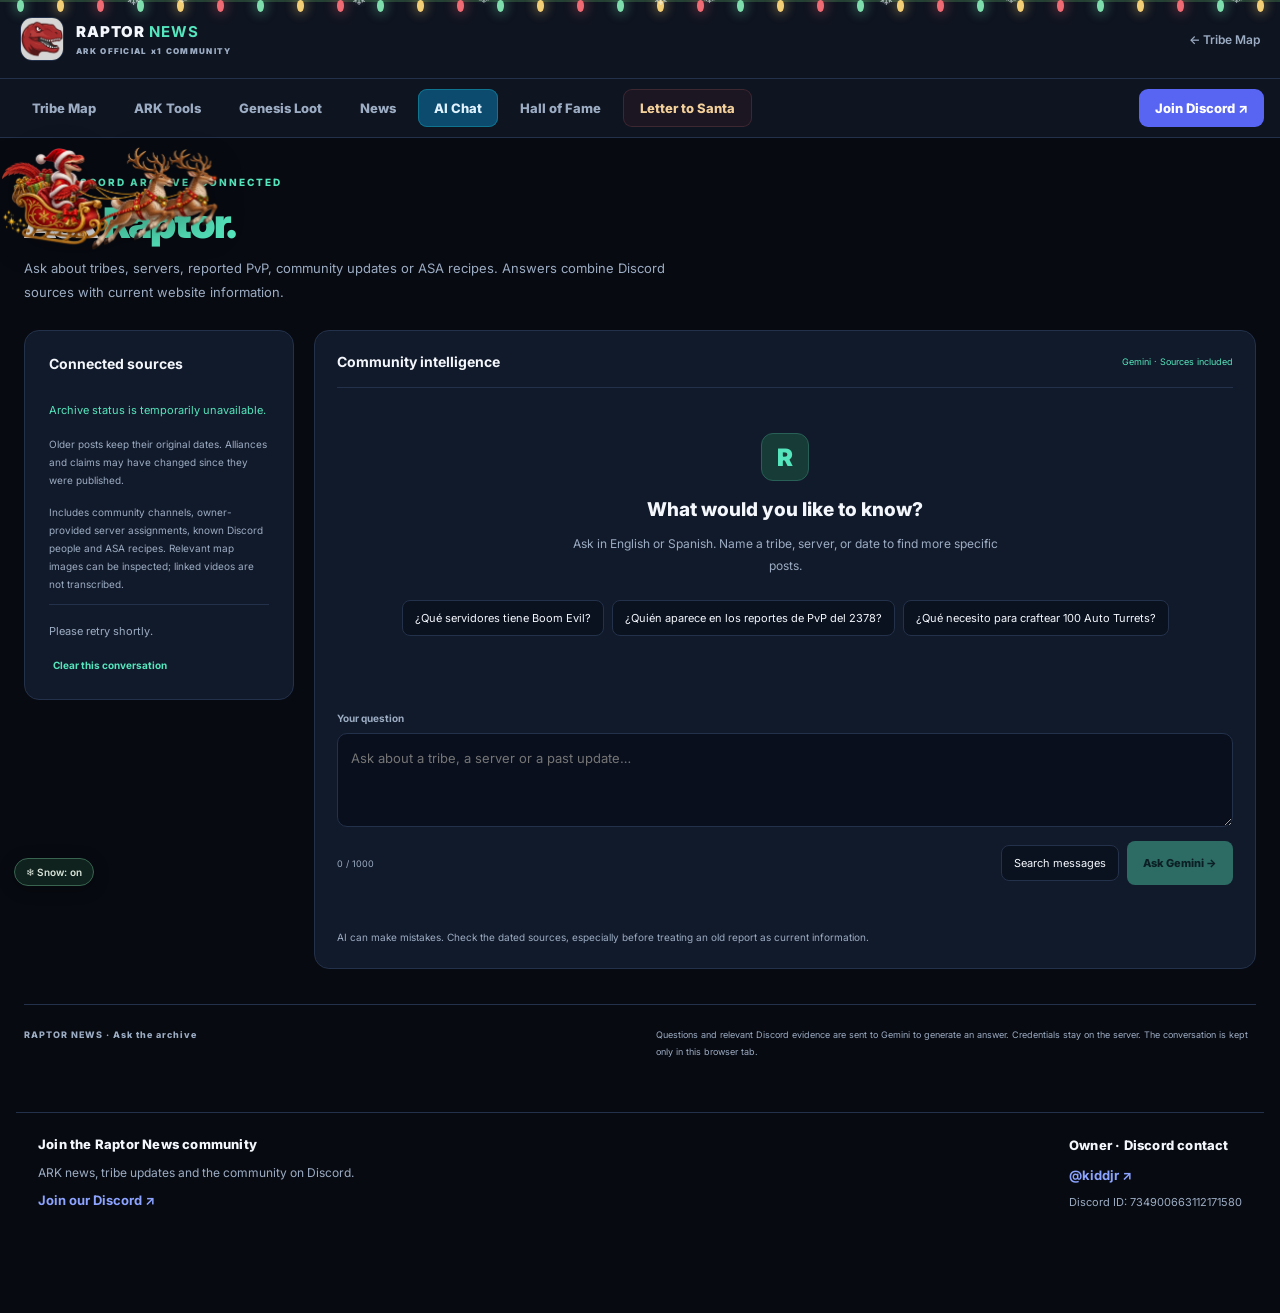
==== commit 4d9a557e: "Add sourced Genesis mission loot finder and richer animated Christmas scenery" ====
--- a/chat.html
+++ b/chat.html
@@ -1,6 +1,6 @@
 <!DOCTYPE html>
-<html lang="en"><head><meta charset="UTF-8" /><meta name="viewport" content="width=device-width,initial-scale=1" /><meta name="description" content="Ask questions about the ASA News and Tribe Map Discord history, with dated message sources." /><title>AI Chat · Raptor News</title><link rel="stylesheet" href="site-tabs.css?v=20261118-1" /><link rel="stylesheet" href="ark-tools.css?v=20261117-3" /><link rel="stylesheet" href="chat.css?v=20261124-5" /><link rel="icon" href="favicon.ico?v=20261117" sizes="any" /><link rel="icon" href="favicon-32.png?v=20261117" type="image/png" sizes="32x32" /><link rel="apple-touch-icon" href="apple-touch-icon.png?v=20261117" /><script src="chat.js?v=20261124-6" defer></script><link rel="stylesheet" href="community.css?v=20261118-1" /><script src="site-analytics.js?v=20261123-1" defer></script><link rel="stylesheet" href="holiday.css?v=20261124-1"><script src="holiday.js?v=20261124-1" defer></script></head>
-<body><a class="skip-link" href="#chat-main">Skip to chat</a><header class="tools-header"><a class="brand" href="./"><img src="logo.jpg" alt="" width="44" height="44" /><span>RAPTOR <strong>NEWS</strong><small>ARK OFFICIAL x1 COMMUNITY</small></span></a><a class="back-link" href="./">← Tribe Map</a></header><nav class="site-tabs" aria-label="Main navigation"><a href="./">Tribe Map</a><a href="tools.html">ARK Tools</a><a href="news.html">News</a><a href="chat.html" aria-current="page">AI Chat</a><a href="hall-of-fame.html">Hall of Fame</a><a class="santa-tab" href="santa.html">Letter to Santa</a><a class="discord-join" href="https://discord.gg/raptornews" target="_blank" rel="noopener noreferrer">Join Discord ↗</a></nav>
+<html lang="en"><head><meta charset="UTF-8" /><meta name="viewport" content="width=device-width,initial-scale=1" /><meta name="description" content="Ask questions about the ASA News and Tribe Map Discord history, with dated message sources." /><title>AI Chat · Raptor News</title><link rel="stylesheet" href="site-tabs.css?v=20261118-1" /><link rel="stylesheet" href="ark-tools.css?v=20261117-3" /><link rel="stylesheet" href="chat.css?v=20261124-5" /><link rel="icon" href="favicon.ico?v=20261117" sizes="any" /><link rel="icon" href="favicon-32.png?v=20261117" type="image/png" sizes="32x32" /><link rel="apple-touch-icon" href="apple-touch-icon.png?v=20261117" /><script src="chat.js?v=20261124-6" defer></script><link rel="stylesheet" href="community.css?v=20261118-1" /><script src="site-analytics.js?v=20261123-1" defer></script><link rel="stylesheet" href="holiday.css?v=20261124-2"><script src="holiday.js?v=20261124-2" defer></script></head>
+<body><a class="skip-link" href="#chat-main">Skip to chat</a><header class="tools-header"><a class="brand" href="./"><img src="logo.jpg" alt="" width="44" height="44" /><span>RAPTOR <strong>NEWS</strong><small>ARK OFFICIAL x1 COMMUNITY</small></span></a><a class="back-link" href="./">← Tribe Map</a></header><nav class="site-tabs" aria-label="Main navigation"><a href="./">Tribe Map</a><a href="tools.html">ARK Tools</a><a href="genesis-loot.html">Genesis Loot</a><a href="news.html">News</a><a href="chat.html" aria-current="page">AI Chat</a><a href="hall-of-fame.html">Hall of Fame</a><a class="santa-tab" href="santa.html">Letter to Santa</a><a class="discord-join" href="https://discord.gg/raptornews" target="_blank" rel="noopener noreferrer">Join Discord ↗</a></nav>
 <main id="chat-main"><section class="chat-intro"><p class="eyebrow">YOUR DISCORD ARCHIVE, CONNECTED</p><h1>Ask <span>Raptor.</span></h1><p>Ask about tribes, servers, reported PvP, community updates or ASA recipes. Answers combine Discord sources with current website information.</p></section>
 <div class="chat-layout"><aside class="card archive-sidebar"><h2>Connected sources</h2><div id="archive-sources"></div><p id="archive-progress" role="status" aria-live="polite">Checking archive…</p><p class="hint">Older posts keep their original dates. Alliances and claims may have changed since they were published.</p><p class="hint">Includes community channels, owner-provided server assignments, known Discord people and ASA recipes. Relevant map images can be inspected; linked videos are not transcribed.</p><p id="provider-status" class="provider-status">Connecting to Gemini…</p><button id="clear-chat" class="text-button" type="button">Clear this conversation</button></aside>
 <section class="card chat-workspace" aria-label="Ask the archive"><div class="chat-toolbar"><h2>Community intelligence</h2><span>Gemini · Sources included</span></div><div id="chat-messages" class="chat-messages" role="log" aria-live="polite" aria-relevant="additions"><div class="chat-welcome"><span class="welcome-symbol" aria-hidden="true">R</span><h3>What would you like to know?</h3><p>Ask in English or Spanish. Name a tribe, server, or date to find more specific posts.</p><div class="suggested-questions"><button type="button">¿Qué servidores tiene Boom Evil?</button><button type="button">¿Quién aparece en los reportes de PvP del 2378?</button><button type="button">¿Qué necesito para craftear 100 Auto Turrets?</button></div></div></div>
--- a/holiday.css
+++ b/holiday.css
@@ -1 +1,7 @@
 .holiday-decor{pointer-events:none;position:fixed;inset:0;z-index:80;overflow:hidden}.holiday-lights{position:absolute;inset:0 0 auto;display:flex;justify-content:space-around;border-top:2px solid #243f33;height:26px}.holiday-lights i{display:block;position:relative;top:-2px;width:7px;height:12px;border-radius:45% 45% 50% 50%;background:#f4ce74;box-shadow:0 0 11px 2px #f4ce7466;animation:holiday-glow 3s ease-in-out infinite alternate;animation-delay:calc(var(--i)*-.21s)}.holiday-lights i:nth-child(3n){background:#f06a73;box-shadow:0 0 12px 2px #f06a7366}.holiday-lights i:nth-child(3n + 1){background:#7dddac;box-shadow:0 0 12px 2px #7dddac66}.holiday-snow i{position:absolute;top:-10px;left:var(--x);width:var(--s);height:var(--s);border-radius:50%;background:#f3fbff;opacity:.55;animation:holiday-fall var(--duration) linear infinite;animation-delay:var(--delay)}.holiday-toggle{position:fixed;bottom:14px;left:14px;z-index:85;background:#12251fee;color:#d9e5db;border:1px solid #386450;border-radius:20px;padding:7px 11px;font:600 10px Inter,system-ui,sans-serif;cursor:pointer;box-shadow:0 3px 16px #0005}.holiday-toggle:focus-visible{outline:2px solid #f2d494;outline-offset:3px}.holiday-still .holiday-snow{display:none}.holiday-still .holiday-lights i{animation:none}.site-tabs a.santa-tab{color:#f3d09b;background:#4a20283d;border:1px solid #81485255}.site-tabs a.santa-tab:hover,.site-tabs a.santa-tab[aria-current=page]{background:#663039;color:#fff0d5;box-shadow:inset 0 0 0 1px #b57766}@keyframes holiday-fall{from{transform:translate3d(0,-12px,0)}to{transform:translate3d(36px,102vh,0)}}@keyframes holiday-glow{from{opacity:.4}to{opacity:1}}@media(prefers-reduced-motion:reduce){.holiday-snow{display:none}.holiday-lights i{animation:none}}@media print{.holiday-decor,.holiday-toggle{display:none}}
+
+body.holiday-season{isolation:isolate}.holiday-edges{position:fixed;inset:0;pointer-events:none;z-index:-1;overflow:hidden;background:radial-gradient(ellipse at 0 55%,#21473530,transparent 28%),radial-gradient(ellipse at 100% 45%,#8361321c,transparent 25%)}.holiday-branch{position:absolute;top:0;bottom:0;width:clamp(48px,calc((100vw - 1680px)/2 - 24px),225px);opacity:.82;filter:drop-shadow(0 0 16px #3b684e33)}.holiday-branch svg{width:100%;height:100%;display:block}.holiday-branch-left{left:0}.holiday-branch-right{right:0;transform:scaleX(-1)}.holiday-snow i.holiday-crystal{width:auto;height:auto;line-height:1;background:transparent;border-radius:0;color:#f2fbff;font-style:normal;font-size:var(--font);opacity:.62;text-shadow:0 0 5px #fff4}.holiday-flight{position:absolute;left:0;top:max(145px,16vh);width:clamp(230px,19vw,380px);animation:holiday-fly 48s linear infinite;animation-delay:-4s;will-change:transform;filter:drop-shadow(0 6px 15px #0005)}.holiday-flight img{display:block;width:100%;height:auto;animation:holiday-bob 2.5s ease-in-out infinite alternate}.holiday-still .holiday-flight{display:none}@keyframes holiday-fly{0%{transform:translate3d(-130%,20px,0) rotate(-5deg);opacity:0}3%{opacity:1}30%{transform:translate3d(calc(100vw + 30px),-65px,0) rotate(-4deg);opacity:1}32%,100%{transform:translate3d(calc(100vw + 90px),-65px,0) rotate(-4deg);opacity:0}}@keyframes holiday-bob{from{transform:translateY(-4px)}to{transform:translateY(5px)}}@media(max-width:1100px){.holiday-branch{opacity:.4;width:40px}}@media(max-width:700px){.holiday-flight{width:235px;top:205px}.holiday-branch{display:none}.holiday-snow i.holiday-crystal{font-size:14px}}@media(prefers-reduced-motion:reduce){.holiday-flight{display:none}}
+
+.holiday-branch{width:clamp(0px,calc((100vw - 1680px)/2 - 24px),225px)}.holiday-flight{width:clamp(220px,17vw,350px);animation-delay:3s}@media(max-width:1100px){.holiday-branch{display:none}}@media(max-width:700px){.holiday-flight{width:225px}}
+
+.holiday-edges{z-index:3;background:none}.holiday-branch{top:145px}
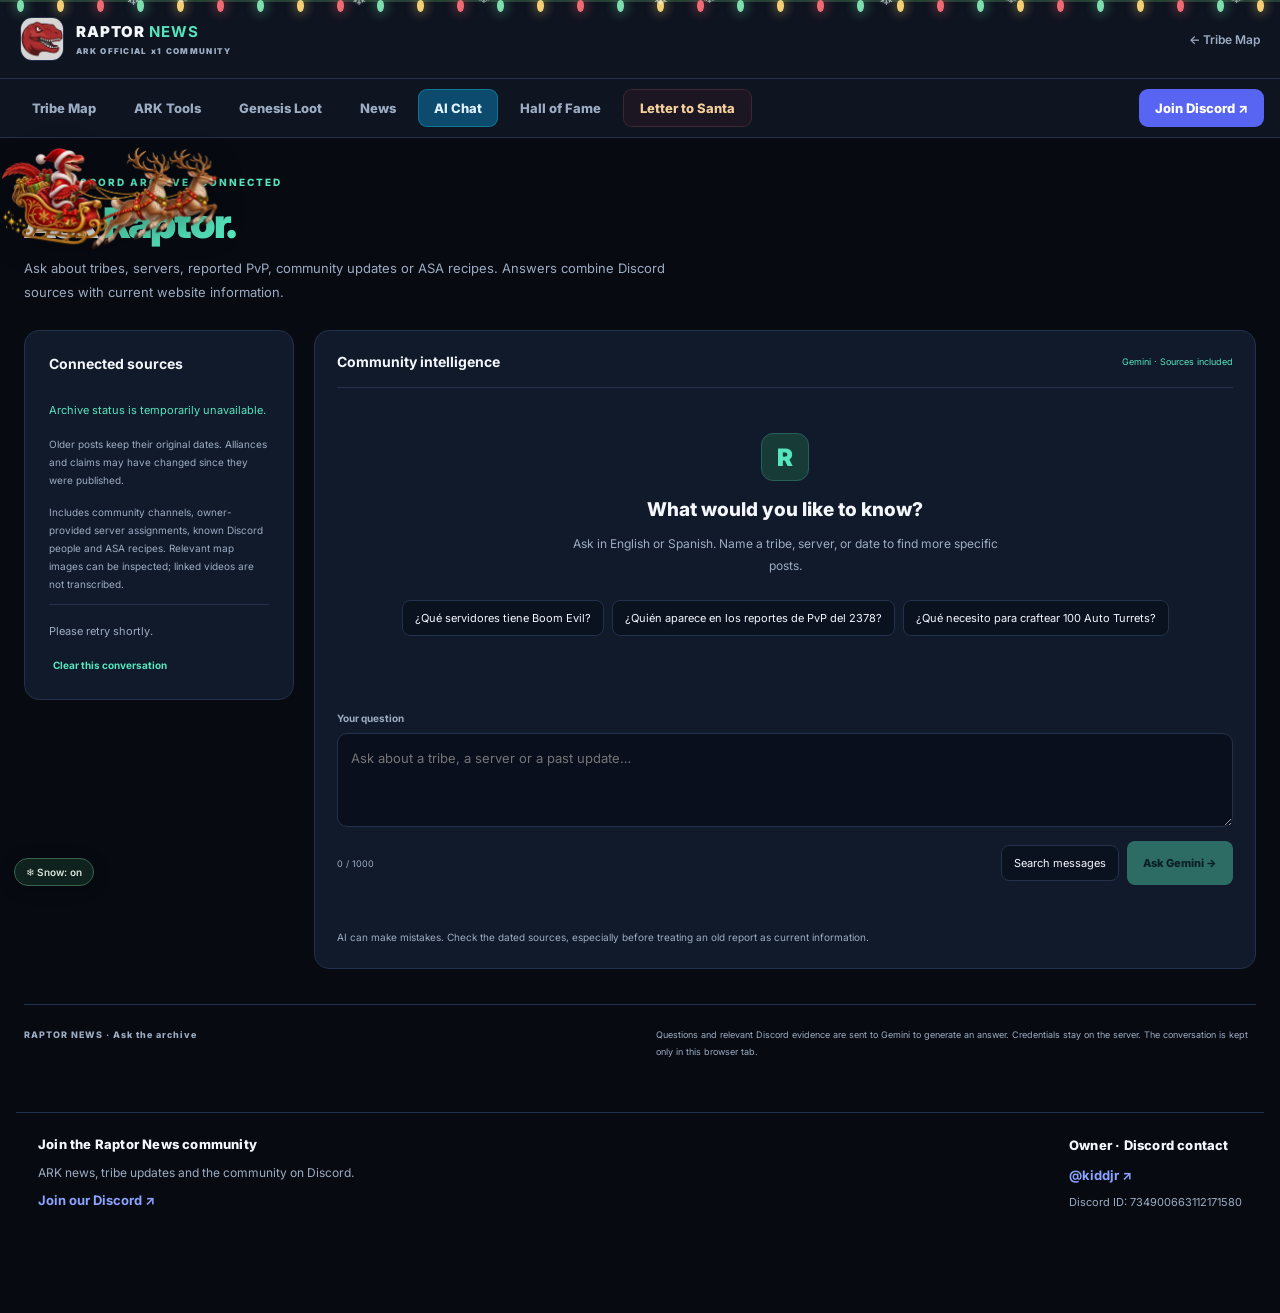
==== commit 64f8226b: "Allow explicit snow toggle to override reduced-motion default and persist user choice" ====
--- a/chat.html
+++ b/chat.html
@@ -1,5 +1,5 @@
 <!DOCTYPE html>
-<html lang="en"><head><meta charset="UTF-8" /><meta name="viewport" content="width=device-width,initial-scale=1" /><meta name="description" content="Ask questions about the ASA News and Tribe Map Discord history, with dated message sources." /><title>AI Chat · Raptor News</title><link rel="stylesheet" href="site-tabs.css?v=20261118-1" /><link rel="stylesheet" href="ark-tools.css?v=20261117-3" /><link rel="stylesheet" href="chat.css?v=20261124-5" /><link rel="icon" href="favicon.ico?v=20261117" sizes="any" /><link rel="icon" href="favicon-32.png?v=20261117" type="image/png" sizes="32x32" /><link rel="apple-touch-icon" href="apple-touch-icon.png?v=20261117" /><script src="chat.js?v=20261124-6" defer></script><link rel="stylesheet" href="community.css?v=20261118-1" /><script src="site-analytics.js?v=20261123-1" defer></script><link rel="stylesheet" href="holiday.css?v=20261124-2"><script src="holiday.js?v=20261124-2" defer></script></head>
+<html lang="en"><head><meta charset="UTF-8" /><meta name="viewport" content="width=device-width,initial-scale=1" /><meta name="description" content="Ask questions about the ASA News and Tribe Map Discord history, with dated message sources." /><title>AI Chat · Raptor News</title><link rel="stylesheet" href="site-tabs.css?v=20261118-1" /><link rel="stylesheet" href="ark-tools.css?v=20261117-3" /><link rel="stylesheet" href="chat.css?v=20261124-5" /><link rel="icon" href="favicon.ico?v=20261117" sizes="any" /><link rel="icon" href="favicon-32.png?v=20261117" type="image/png" sizes="32x32" /><link rel="apple-touch-icon" href="apple-touch-icon.png?v=20261117" /><script src="chat.js?v=20261124-6" defer></script><link rel="stylesheet" href="community.css?v=20261118-1" /><script src="site-analytics.js?v=20261123-1" defer></script><link rel="stylesheet" href="holiday.css?v=20261128-1"><script src="holiday.js?v=20261128-1" defer></script></head>
 <body><a class="skip-link" href="#chat-main">Skip to chat</a><header class="tools-header"><a class="brand" href="./"><img src="logo.jpg" alt="" width="44" height="44" /><span>RAPTOR <strong>NEWS</strong><small>ARK OFFICIAL x1 COMMUNITY</small></span></a><a class="back-link" href="./">← Tribe Map</a></header><nav class="site-tabs" aria-label="Main navigation"><a href="./">Tribe Map</a><a href="tools.html">ARK Tools</a><a href="genesis-loot.html">Genesis Loot</a><a href="news.html">News</a><a href="chat.html" aria-current="page">AI Chat</a><a href="hall-of-fame.html">Hall of Fame</a><a class="santa-tab" href="santa.html">Letter to Santa</a><a class="discord-join" href="https://discord.gg/raptornews" target="_blank" rel="noopener noreferrer">Join Discord ↗</a></nav>
 <main id="chat-main"><section class="chat-intro"><p class="eyebrow">YOUR DISCORD ARCHIVE, CONNECTED</p><h1>Ask <span>Raptor.</span></h1><p>Ask about tribes, servers, reported PvP, community updates or ASA recipes. Answers combine Discord sources with current website information.</p></section>
 <div class="chat-layout"><aside class="card archive-sidebar"><h2>Connected sources</h2><div id="archive-sources"></div><p id="archive-progress" role="status" aria-live="polite">Checking archive…</p><p class="hint">Older posts keep their original dates. Alliances and claims may have changed since they were published.</p><p class="hint">Includes community channels, owner-provided server assignments, known Discord people and ASA recipes. Relevant map images can be inspected; linked videos are not transcribed.</p><p id="provider-status" class="provider-status">Connecting to Gemini…</p><button id="clear-chat" class="text-button" type="button">Clear this conversation</button></aside>
--- a/holiday.css
+++ b/holiday.css
@@ -1,7 +1,9 @@
-.holiday-decor{pointer-events:none;position:fixed;inset:0;z-index:80;overflow:hidden}.holiday-lights{position:absolute;inset:0 0 auto;display:flex;justify-content:space-around;border-top:2px solid #243f33;height:26px}.holiday-lights i{display:block;position:relative;top:-2px;width:7px;height:12px;border-radius:45% 45% 50% 50%;background:#f4ce74;box-shadow:0 0 11px 2px #f4ce7466;animation:holiday-glow 3s ease-in-out infinite alternate;animation-delay:calc(var(--i)*-.21s)}.holiday-lights i:nth-child(3n){background:#f06a73;box-shadow:0 0 12px 2px #f06a7366}.holiday-lights i:nth-child(3n + 1){background:#7dddac;box-shadow:0 0 12px 2px #7dddac66}.holiday-snow i{position:absolute;top:-10px;left:var(--x);width:var(--s);height:var(--s);border-radius:50%;background:#f3fbff;opacity:.55;animation:holiday-fall var(--duration) linear infinite;animation-delay:var(--delay)}.holiday-toggle{position:fixed;bottom:14px;left:14px;z-index:85;background:#12251fee;color:#d9e5db;border:1px solid #386450;border-radius:20px;padding:7px 11px;font:600 10px Inter,system-ui,sans-serif;cursor:pointer;box-shadow:0 3px 16px #0005}.holiday-toggle:focus-visible{outline:2px solid #f2d494;outline-offset:3px}.holiday-still .holiday-snow{display:none}.holiday-still .holiday-lights i{animation:none}.site-tabs a.santa-tab{color:#f3d09b;background:#4a20283d;border:1px solid #81485255}.site-tabs a.santa-tab:hover,.site-tabs a.santa-tab[aria-current=page]{background:#663039;color:#fff0d5;box-shadow:inset 0 0 0 1px #b57766}@keyframes holiday-fall{from{transform:translate3d(0,-12px,0)}to{transform:translate3d(36px,102vh,0)}}@keyframes holiday-glow{from{opacity:.4}to{opacity:1}}@media(prefers-reduced-motion:reduce){.holiday-snow{display:none}.holiday-lights i{animation:none}}@media print{.holiday-decor,.holiday-toggle{display:none}}
+.holiday-decor{pointer-events:none;position:fixed;inset:0;z-index:80;overflow:hidden}.holiday-lights{position:absolute;inset:0 0 auto;display:flex;justify-content:space-around;border-top:2px solid #243f33;height:26px}.holiday-lights i{display:block;position:relative;top:-2px;width:7px;height:12px;border-radius:45% 45% 50% 50%;background:#f4ce74;box-shadow:0 0 11px 2px #f4ce7466;animation:holiday-glow 3s ease-in-out infinite alternate;animation-delay:calc(var(--i)*-.21s)}.holiday-lights i:nth-child(3n){background:#f06a73;box-shadow:0 0 12px 2px #f06a7366}.holiday-lights i:nth-child(3n + 1){background:#7dddac;box-shadow:0 0 12px 2px #7dddac66}.holiday-snow i{position:absolute;top:-10px;left:var(--x);width:var(--s);height:var(--s);border-radius:50%;background:#f3fbff;opacity:.55;animation:holiday-fall var(--duration) linear infinite;animation-delay:var(--delay)}.holiday-toggle{position:fixed;bottom:14px;left:14px;z-index:85;background:#12251fee;color:#d9e5db;border:1px solid #386450;border-radius:20px;padding:7px 11px;font:600 10px Inter,system-ui,sans-serif;cursor:pointer;box-shadow:0 3px 16px #0005}.holiday-toggle:focus-visible{outline:2px solid #f2d494;outline-offset:3px}.holiday-still .holiday-snow{display:none}.holiday-still .holiday-lights i{animation:none}.site-tabs a.santa-tab{color:#f3d09b;background:#4a20283d;border:1px solid #81485255}.site-tabs a.santa-tab:hover,.site-tabs a.santa-tab[aria-current=page]{background:#663039;color:#fff0d5;box-shadow:inset 0 0 0 1px #b57766}@keyframes holiday-fall{from{transform:translate3d(0,-12px,0)}to{transform:translate3d(36px,102vh,0)}}@keyframes holiday-glow{from{opacity:.4}to{opacity:1}}@media print{.holiday-decor,.holiday-toggle{display:none}}
 
-body.holiday-season{isolation:isolate}.holiday-edges{position:fixed;inset:0;pointer-events:none;z-index:-1;overflow:hidden;background:radial-gradient(ellipse at 0 55%,#21473530,transparent 28%),radial-gradient(ellipse at 100% 45%,#8361321c,transparent 25%)}.holiday-branch{position:absolute;top:0;bottom:0;width:clamp(48px,calc((100vw - 1680px)/2 - 24px),225px);opacity:.82;filter:drop-shadow(0 0 16px #3b684e33)}.holiday-branch svg{width:100%;height:100%;display:block}.holiday-branch-left{left:0}.holiday-branch-right{right:0;transform:scaleX(-1)}.holiday-snow i.holiday-crystal{width:auto;height:auto;line-height:1;background:transparent;border-radius:0;color:#f2fbff;font-style:normal;font-size:var(--font);opacity:.62;text-shadow:0 0 5px #fff4}.holiday-flight{position:absolute;left:0;top:max(145px,16vh);width:clamp(230px,19vw,380px);animation:holiday-fly 48s linear infinite;animation-delay:-4s;will-change:transform;filter:drop-shadow(0 6px 15px #0005)}.holiday-flight img{display:block;width:100%;height:auto;animation:holiday-bob 2.5s ease-in-out infinite alternate}.holiday-still .holiday-flight{display:none}@keyframes holiday-fly{0%{transform:translate3d(-130%,20px,0) rotate(-5deg);opacity:0}3%{opacity:1}30%{transform:translate3d(calc(100vw + 30px),-65px,0) rotate(-4deg);opacity:1}32%,100%{transform:translate3d(calc(100vw + 90px),-65px,0) rotate(-4deg);opacity:0}}@keyframes holiday-bob{from{transform:translateY(-4px)}to{transform:translateY(5px)}}@media(max-width:1100px){.holiday-branch{opacity:.4;width:40px}}@media(max-width:700px){.holiday-flight{width:235px;top:205px}.holiday-branch{display:none}.holiday-snow i.holiday-crystal{font-size:14px}}@media(prefers-reduced-motion:reduce){.holiday-flight{display:none}}
+body.holiday-season{isolation:isolate}.holiday-edges{position:fixed;inset:0;pointer-events:none;z-index:-1;overflow:hidden;background:radial-gradient(ellipse at 0 55%,#21473530,transparent 28%),radial-gradient(ellipse at 100% 45%,#8361321c,transparent 25%)}.holiday-branch{position:absolute;top:0;bottom:0;width:clamp(48px,calc((100vw - 1680px)/2 - 24px),225px);opacity:.82;filter:drop-shadow(0 0 16px #3b684e33)}.holiday-branch svg{width:100%;height:100%;display:block}.holiday-branch-left{left:0}.holiday-branch-right{right:0;transform:scaleX(-1)}.holiday-snow i.holiday-crystal{width:auto;height:auto;line-height:1;background:transparent;border-radius:0;color:#f2fbff;font-style:normal;font-size:var(--font);opacity:.62;text-shadow:0 0 5px #fff4}.holiday-flight{position:absolute;left:0;top:max(145px,16vh);width:clamp(230px,19vw,380px);animation:holiday-fly 48s linear infinite;animation-delay:-4s;will-change:transform;filter:drop-shadow(0 6px 15px #0005)}.holiday-flight img{display:block;width:100%;height:auto;animation:holiday-bob 2.5s ease-in-out infinite alternate}.holiday-still .holiday-flight{display:none}@keyframes holiday-fly{0%{transform:translate3d(-130%,20px,0) rotate(-5deg);opacity:0}3%{opacity:1}30%{transform:translate3d(calc(100vw + 30px),-65px,0) rotate(-4deg);opacity:1}32%,100%{transform:translate3d(calc(100vw + 90px),-65px,0) rotate(-4deg);opacity:0}}@keyframes holiday-bob{from{transform:translateY(-4px)}to{transform:translateY(5px)}}@media(max-width:1100px){.holiday-branch{opacity:.4;width:40px}}@media(max-width:700px){.holiday-flight{width:235px;top:205px}.holiday-branch{display:none}.holiday-snow i.holiday-crystal{font-size:14px}}
 
 .holiday-branch{width:clamp(0px,calc((100vw - 1680px)/2 - 24px),225px)}.holiday-flight{width:clamp(220px,17vw,350px);animation-delay:3s}@media(max-width:1100px){.holiday-branch{display:none}}@media(max-width:700px){.holiday-flight{width:225px}}
 
 .holiday-edges{z-index:3;background:none}.holiday-branch{top:145px}
+
+.holiday-snow{position:absolute;inset:0}
